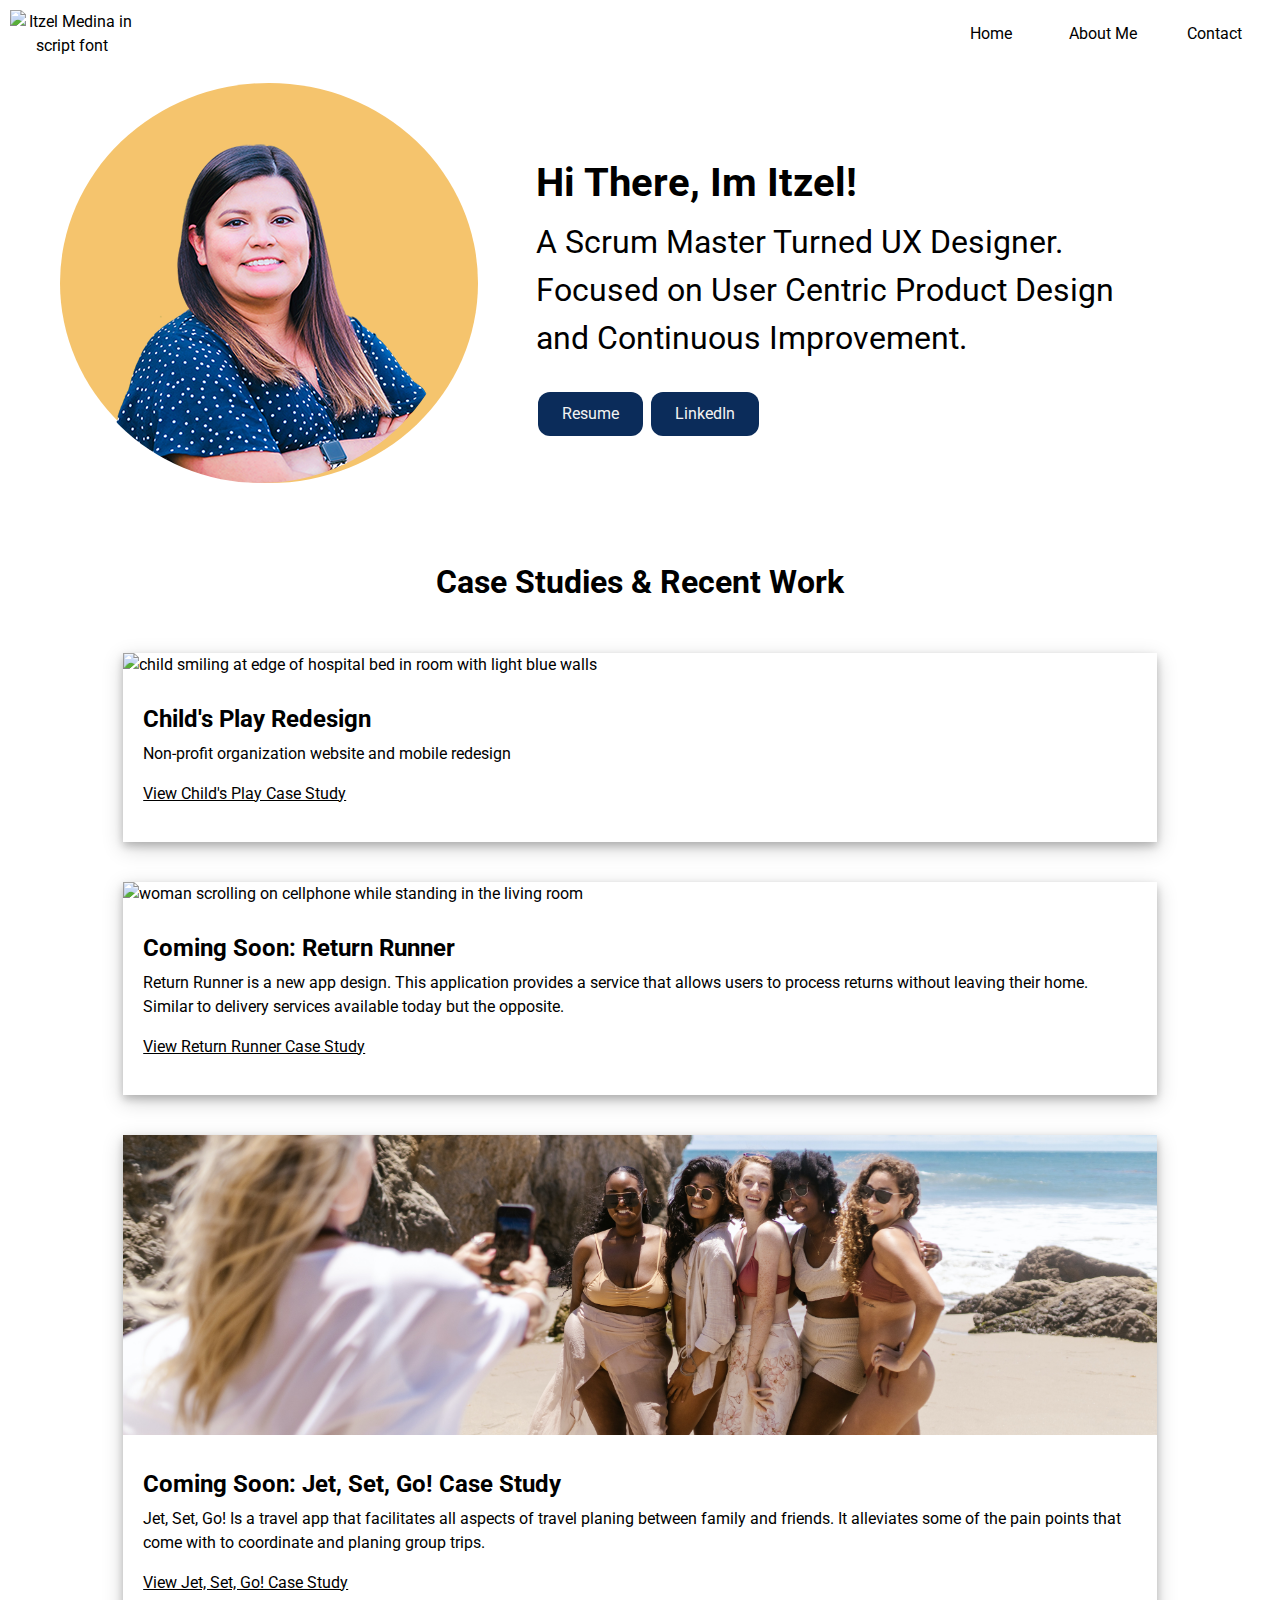
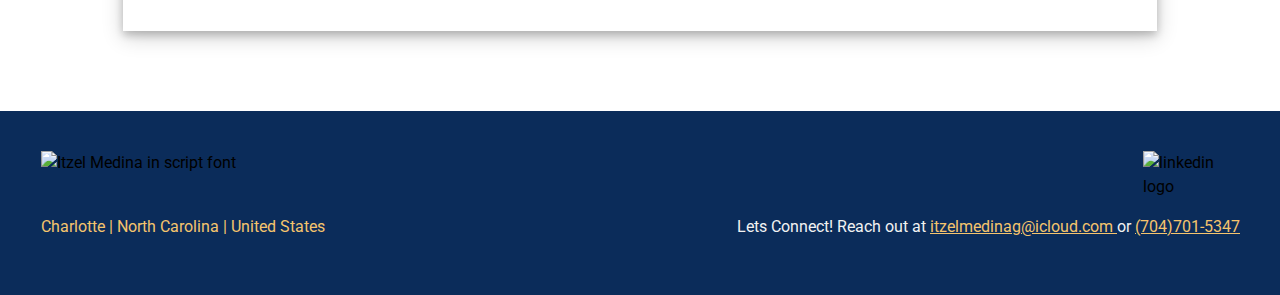
==== index.html @ ab4fb4b5 "Update index.html" ====
<!DOCTYPE html>

<html>
<!--header-->
<head>
<!-- Google tag (gtag.js) -->
<script async src="https://www.googletagmanager.com/gtag/js?id=G-838L2B8ZSG"></script>
<script>
  window.dataLayer = window.dataLayer || [];
  function gtag(){dataLayer.push(arguments);}
  gtag('js', new Date());

  gtag('config', 'G-838L2B8ZSG');
</script>

    <!--Link to Call in Google Font-->
    <link rel="preconnect" href="https://fonts.googleapis.com" />
    <link rel="preconnect" href="https://fonts.gstatic.com" crossorigin />
    <link href="https://fonts.googleapis.com/css2?family=Roboto:wght@400;700&display=swap" rel="stylesheet" />

    <!--Link to Call in CSS File-->
    <link rel="stylesheet" href="styles.css" />

    <!--Favicon-->
    <link rel="icon" type="image/x-icon" href="./Images/favicon.png" />

    <!--sitename-->
    <title>Itzel's Portfolio Site</title>
</head>

<!--Content-->

<body>

    <!--Navigation-->

    <!--NAV BAR-->
    <nav>
        <!--NAV LOGO-->
        <div class="logo">
            <a href="./index.html"><img alt="Itzel Medina in script font" height="50px"
                    src="https://user-images.githubusercontent.com/104879670/196060484-dfc80f66-1a9e-48ab-a90d-f77d780dc7dc.png"></a>
        </div>

        <!--NAV ITEMS-->
        <!--Nav Item HOME-->
        <div class="nav-link_container">
            <div class="nav-link">
                <a href="./index.html">Home</a>
            </div>

            <!--Nav Item ABOUT ME-->
            <div class="nav-link">
                <a href="./aboutme.html">About Me</a>
            </div>

            <!--Nav Item CONTACT -->
            <div class="nav-link">
                <a href="mailto:itzelmedinag@icloud.com">Contact</a>
            </div>
        </div>

    </nav>


    <!--HERO-->
    <section class="hero-container">

        <!--Image -->
        <div class="hero-container_img">
            <img alt="Itzel smiling casually with arms crossed" src="./Images/itzel-portfolio_img.png">
        </div>

        <!--TEXT INFO-->
        <div class="hero-container_copy">
            <h1 class="margin-bottom-five">Hi There, Im Itzel!</h1>
            <h2 class="hero-container_sub-copy margin-top-zero"> A Scrum Master Turned UX Designer. Focused on User
                Centric Product Design and Continuous Improvement.
            </h2>

            <!--BUTTONS-->

            <!--RESUME BUTTON-->
            <a class="button-primary" target="_blank" href="Images\Resume.2022.UX.Itzel.Medina.pdf">Resume</a>

            <!--Linkedin BUTTON-->
            <a class="button-primary" target="_blank" href="https://www.linkedin.com/in/itzelmedina"
                type="button">LinkedIn</a>
        </div>


    </section>

    <!--CASE STUDY CARDS-->
    <section>
        <h2 class="center">Case Studies &amp; Recent Work</h2>

        <!--CARD CONTAINER-->
        <div class="card-container">
            <!--CHILD'S PLAY-->
            <div class="card">
                <a href="childsplay.html">
                    <!--Image-->

                    <img class="card-image" alt="child smiling at edge of hospital bed in room with light blue walls"
                        src="./Images/CP-Hero2.jpeg">

                    <!--copy-->
                    <div class="card-copy">
                        <h3 class="margin-bottom-five">Child's Play Redesign </h3>
                        <p class="margin-top-zero"> Non-profit organization website and mobile redesign
                        </p>
                        <p class="link">View Child's Play Case Study</p>
                    </div>
                </a>
            </div>



            <!--RETURN RUNNER-->
            <div class="card">
                <a href="./comingsoon.html">
                    <!--Image-->

                    <img class="card-image" alt="woman scrolling on cellphone while standing in the living room "
                        src="./Images/RR-Hero2.jpeg">

                    <!--copy-->
                    <div class="card-copy">
                        <h3 class="margin-bottom-five">Coming Soon: Return Runner</h3>
                        <p class="margin-top-zero">Return Runner is a new app design. This application provides a
                            service that allows users to process
                            returns without leaving their home. Similar to delivery services available today but
                            the opposite.
                        </p>
                        <p class="link">View Return Runner Case Study</p>
                    </div>
                </a>
            </div>
            <!--JET SET-->
            <div class="card">
                <a href="comingsoon.html">
                    <!--Image-->

                    <img class="card-image" alt="a group of friends taking picture with beautiful rocky beach scene"
                        src="./Images/TA-Hero.jpg">

                    <!--copy-->
                    <div class="card-copy">
                        <h3 class="margin-bottom-five">Coming Soon: Jet, Set, Go! Case Study</h3>
                        <p class="margin-top-zero">Jet, Set, Go! Is a travel app that facilitates all aspects of travel planing between family and friends. It alleviates some of the pain points that come with to coordinate and planing group trips. 
                        </p>
                        <p class="link">View Jet, Set, Go! Case Study</p>
                    </div>
                </a>
            </div>


        </div>

    </section>

    <!--FOOTER-->
    <footer>

        <!--LOGO AND LINKEDIN-->
        <div class="footer-logos">
            <div class="footer-logo">
                <a href="./index.html"><img alt="Itzel Medina in script font" height="50px"
                        src="https://user-images.githubusercontent.com/104879670/196585579-3b8384c8-7337-4c12-9aa9-75b5c9c4007d.png">
            </div>

            <div class="linkedin-logo">

                <a href="https://www.linkedin.com/in/itzelmedina" Target="_blank"><img alt="linkedin logo" height="50px"
                        src="https://user-images.githubusercontent.com/104879670/196305895-1f41ae12-ae77-4116-bcb1-8f89e48fd756.png">
                </a>
            </div>

        </div>

        <!--FOOTER COPY-->
        <div class="footer-copy">
            <div class="location-copy">
                <p>
                    <font color="#f5c46d"> Charlotte | North Carolina | United States</font>
                </p>
            </div>
            <div class="connect-copy">
                <p>
                    <font color="#f2f2f2">Lets Connect! Reach out at </font>

                    <a class="footer-link" href="mailto:itzelmedinag@icloud.com" Target="blank">itzelmedinag@icloud.com
                    </a>
                    <font color="#f2f2f2">or</font>

                    <a class="footer-link" href="tel:704-701-5347" Target="blank">(704)701-5347</a>
                </p>
            </div>
        </div>
    </footer>
</body>

</html>
---- styles.css ----
/* DEFINE GLOBAL CSS*/
body {
    font-family: 'Roboto', sans-serif;
    font-weight: 700;
    color: #000000;
    line-height: 1.5;
    margin: 0;
}

/* DEFINE DEFAULT GLOBAL FONT SIZES*/
h1 {
    font-size: 40px;
}

h2 {
    font-size: 32px;
}

h3 {
    font-size: 24px;
}

h4 {
    font-size: 18px;
}

h5 {
    font-size: 16px;
}

p {
    font-size: 16px;
    font-weight: 400;
}
.p-text{
    font-size: 16px;
    font-weight: 400;
}

a {
    font-size: 16px;
    font-weight: 400;
    color: #000000;
    text-decoration: none;
}

a:hover {
    text-decoration: underline;

}

/* GLOBAL HELPER STYLES*/

.center {
    text-align: center;
}

.margin-bottom-five {
    margin-bottom: 5px;
}

.link {
    text-decoration: underline;
    color: #000000;
}
.footer-link {
    text-decoration: underline;
    color: #f5c46d;
}

.link:hover {
    text-decoration: none;
}

.margin-top-zero {
    margin-top: 0;
}
.margin-bottom-zero {
    margin-bottom: 0;
}
.margin-left-ten {
    margin-left: 50px;
}
.margin-left-twenty {
    margin-left: 20px;
}

/* NEEEEEED TO ADDDDD */
.hero-container_sub-copy {
    font-weight: 400;
}

/*DEFINE NAVIGATION STYLE*/
.flex{
    display:flex;
    justify-content: center;
}
.flex1{
    display:flex;
    justify-content: space-between;
    align-content: left;
}
nav {
    background-color: #ffffff;
    display: flex;
    justify-content: flex-end;
    align-items: center;
    text-align: center;
    padding: 10px;
    position: sticky;
}
.logo{
    width: 10%;
}

.nav-link_container {
    display:flex;
    justify-content: right;
    margin-left: 20px;
    width: 90%;
}
.nav-link {
    min-width: 10%;
}

/* DEFINE HERO STYLES*/

.hero-container {
    background-color: #FFFFFF;
    display: flex;
    align-items: center;
 margin-bottom: 60px;
  margin-left: 60px;
  margin-right: 60px;
}
.hero-container-aboutme {
    background-color: #FFFFFF;
    display: flex;
    align-items: center;
 margin-bottom: 60px;
  margin-left: 60px;
  margin-right: 60px;
}

.hero-container_img {
  width: 40%;
  /*height:40px;*/
  border: none;
  background-color: #f5c46d;
  background-size: cover;
  border-radius: 50%;
}
  .hero-container_img img {
    max-width: 100%;
   border-radius: 50%;
   margin-bottom: -7px;
   border-radius: 50%;
}

.hero-container_imgaboutme {
    margin-left: 5%;
    margin-top: 5%;
}
.hero-container_imgaboutme img {
    max-width: 80%;
   border-radius: 50%;
}
.hero-container_copyaboutme {
    width: 50%; 
    margin-right: 5%;
    margin-top: 5%;

}
.hero-container_copy {
    width: 60%; 
    padding: 5%;
}
/* hero landing */
.hero-cs-container {
    background-color: #FFFFFF;
    width: 100%;
    display: flex;
    align-items: center;
 margin-bottom: 60px;
  margin-left: 60px;
  margin-right: 60px;
}


.hero-cs-container_img {
  width: 100%;

  border: none;
  background-size: cover;
}

.hero-cs-container_img img {
    max-width: 100%;
}

.hero-cs-container_copy {
text-align: center;
}
/*dot transition*/

.dot-trail {
    display: flex;
    align-items: center;
    justify-content: center;
    flex-direction: column;
  }
  
  .dot {
    width: 3px;
    height: 3px;
    margin:0px 0px 20px 0px;
    background: #0B2C5A;
    border-radius: 50%;
    opacity: 40%;
  }
  


/* DEFINE BUTTON STYLE */
.button-primary {
    border: none;
    background-color: #0B2C5A;
    color: #f2f2f2;
    padding: 10px 24px;
    text-align: center;
    text-decoration: none;
    display: inline-block;
    font-size: 16px;
    margin: 4px 2px;
    cursor: pointer;
    border-radius: 12px;
}

/* DEFINE CARD STYLES */
.card-container {
    display: flex;
    flex-flow: column wrap;
    justify-content: center;
    align-items: center;
    margin: auto auto 60px auto;
max-width: 85%;
    /* max width helps the card sit closer and cleaner togehter */

}

.card {
height: auto;
margin: 20px;
width: 95%;
  background-color: white;
 box-shadow: 0 4px 8px 0 rgba(0, 0, 0, 0.2), 0 6px 20px 0 rgba(0, 0, 0, 0.19);
}
.card-image {
    width: 100%;
    height: 300px;
    object-fit: cover;

}

.card a:hover {
    text-decoration: none;
}

.card-copy {
    padding: 0 20px 20px 20px;
}
.card-copy-casestudies {
    padding: 0 0px 0px 0px;
}

/* FOOTER STYLE */
footer {
    background-color: #0B2C5A;
    padding: 40px;
}

.footerbg {
    background-color: #0B2C5A;
    padding: 40px;
    bottom: 0;
position: absolute;
width: 95%;
}


.footer-logos{
    display: flex;
    justify-content: space-between;
}

.footer-logo{
    margin-left: 1px;
    width: 100%;
}
.linkedin-logo{
    margin-left: 1px;
}

.footer-copy{
    display: flex;
    justify-content: space-between;
}

.location-copy{
    margin-left: 1px;
    width: 100%;  
}

.connect-copy{
    margin-left: 1px;
    white-space: nowrap;
}


/* DEFINE Artifacts STYLES */
.card-a-container {
    background-color: #FFFFFF;
    align-items: center;
    margin-bottom: 60px;
    margin-left: 60px;
    margin-right: 60px;
}

.card-a {
display: flex;
align-items: center;
margin-bottom: 25px; /*change to 60 if not dots*/
margin-left: 60px;
margin-right: 60px;
  background-color: white;
  box-shadow: 0 4px 8px 0 rgba(0, 0, 0, 0.2), 0 6px 20px 0 rgba(0, 0, 0, 0.19);
  

}
.alignimg{
    width: 100%;
}
.card-a-overview {
    display: flex;
    justify-content: center;
    margin-bottom: 25px; /*change to 60 if not dots*/
    margin-left: 60px;
    margin-right: 60px;
      background-color: white;
      box-shadow: 0 4px 8px 0 rgba(0, 0, 0, 0.2), 0 6px 20px 0 rgba(0, 0, 0, 0.19);
    }

    .card-a-overview-left {
        width: 60%;
        /*padding: 5%;
        margin-left: 10px;*/
        padding: 5% 2.5% 5% 5%;

      }
      .card-a-overview-right {
        width: 40%;
       /* padding: 5%;
        margin-right: 10px;*/
        padding: 5% 5% 5% 2.5%;
      }
      .card-a-overview-noshadow {
        display: flex;
        justify-content: center;
        margin-bottom: 60px;
        margin-left: 60px;
        margin-right: 60px;
          background-color: white;
        }
      
.card-a-imagealt {
    width:40%;
    height: auto;
    margin: auto;
    padding: 5%;
   /* border: none;
    background-size: cover;*/
}
.card-a-image {
    width:50%;
    height: auto;
    margin: auto;
   /* border: none;
    background-size: cover;*/
}
.card-image-center {
   max-width:100%;
}
.card-image-center1 {
    display: flex;
    justify-content: center;
    max-width:100%;
 }
.card-a-img img {
    max-width: 80%;
}

.card a:hover {
    text-decoration: none;
}

.card-a-copy {
    width: 48%; 
    padding: 5%;
   /* margin-left: 10px;
    padding: 0 20px 20px 20px;*/
}
.card-a-copy {
    width: 48%; 
    padding: 5%;
   /* margin-left: 10px;
    padding: 0 20px 20px 20px;*/
}
.card-no-image {
   width: 100%;
    padding: 5%;
}
.before-after-image{
    display: flex;
    justify-content: center;
    text-align: center;
    padding: 5%;
   width: 100%;
}

.before-after-image-notopbottommargin{
    display: flex;
    justify-content: center;
    text-align: center;
    padding: 2.5% 5% 2.5% 5%;
   width: 100%;
}

.sidebyside-image{
    display: flex;
    justify-content: left;
    text-align: left;
    max-width: 80%;
}
.sidebyside-imageleftmargin{
    display: flex;
    justify-content: left;
    text-align: left;
    margin-left: 5%;
    max-width: 80%;
}
.sidebyside-imagerightmargin{
    display: flex;
    justify-content: left;
    text-align: left;
    margin-right: 5%;
    max-width: 80%;
}
.Before-After_Text{
    display: flex;
    flex-direction: column;
    align-content: center;
}
.Lofiwireframes{
    display: flex;
    flex-direction: column;
}
/* MEDIA QUERIES (Tell code how to resize */
@media screen and (max-width: 768px) {
    nav {
        margin-right: 0;
    }

    h1 {
        font-size: 24px;
    }

    h2 {
        font-size: 24px;
    }

    .hero-container {
        display: flex;
        flex-direction: column;
    }

    .hero-container_img {
        min-width: 100%;
    }

    .hero-container_copy {
        min-width: 100%;
        margin: 20px;
        padding: 0;
        text-align: center;
    }

    .card {
        width: 100%;
    }

    .card img {
        width: 100%;
    }
    .footer{
        display: flex;
    }
    .footer-copy{
        flex-direction: column;

    }
    
   
    .card-a{
        max-width: 80%;
        flex-direction: column;
    }
    
    .card-no-image{
        display: flex;
        max-width: 100%;
        flex-direction: column;
        flex-wrap: wrap;
    }

    .alignimg{
        max-width: 100%;
    }
   
    .card-a-container{
        max-width: 85%;
        flex-direction: column;
    }
    .card-a-image{
        max-width: 80%;
        flex-direction: column;
    }
}

@media screen and (max-width: 1024px) {

    p {
        font-size: 14;
    }

    .nav-link{
        width: 20%;
    }

    .hero-container_img {
        width: 50%; 
    }

    .hero-container_copy{
width: 50%;
    }

    .card{
        width: 80%;
        max-width: 1293px;
    }

    .card img{
        width: 100%;
    }
    .footer-copy{
        flex-direction: column;

    }
     
   
    .card-a{
        max-width: 80%;
        flex-direction: column;
    }
    
    .card-no-image{
        display: flex;
        max-width: 80%;
        flex-direction: column;
        flex-wrap: wrap;
    }

    .alignimg{
        max-width: 100%;
    }
.card-a-container{
    max-width: 85%;
    flex-direction: column;
}
.card-a-image{
    max-width: 80%;
    flex-direction: column;
}
.card-no-image{
    max-width: 80%;
    flex-direction: column;
}
}
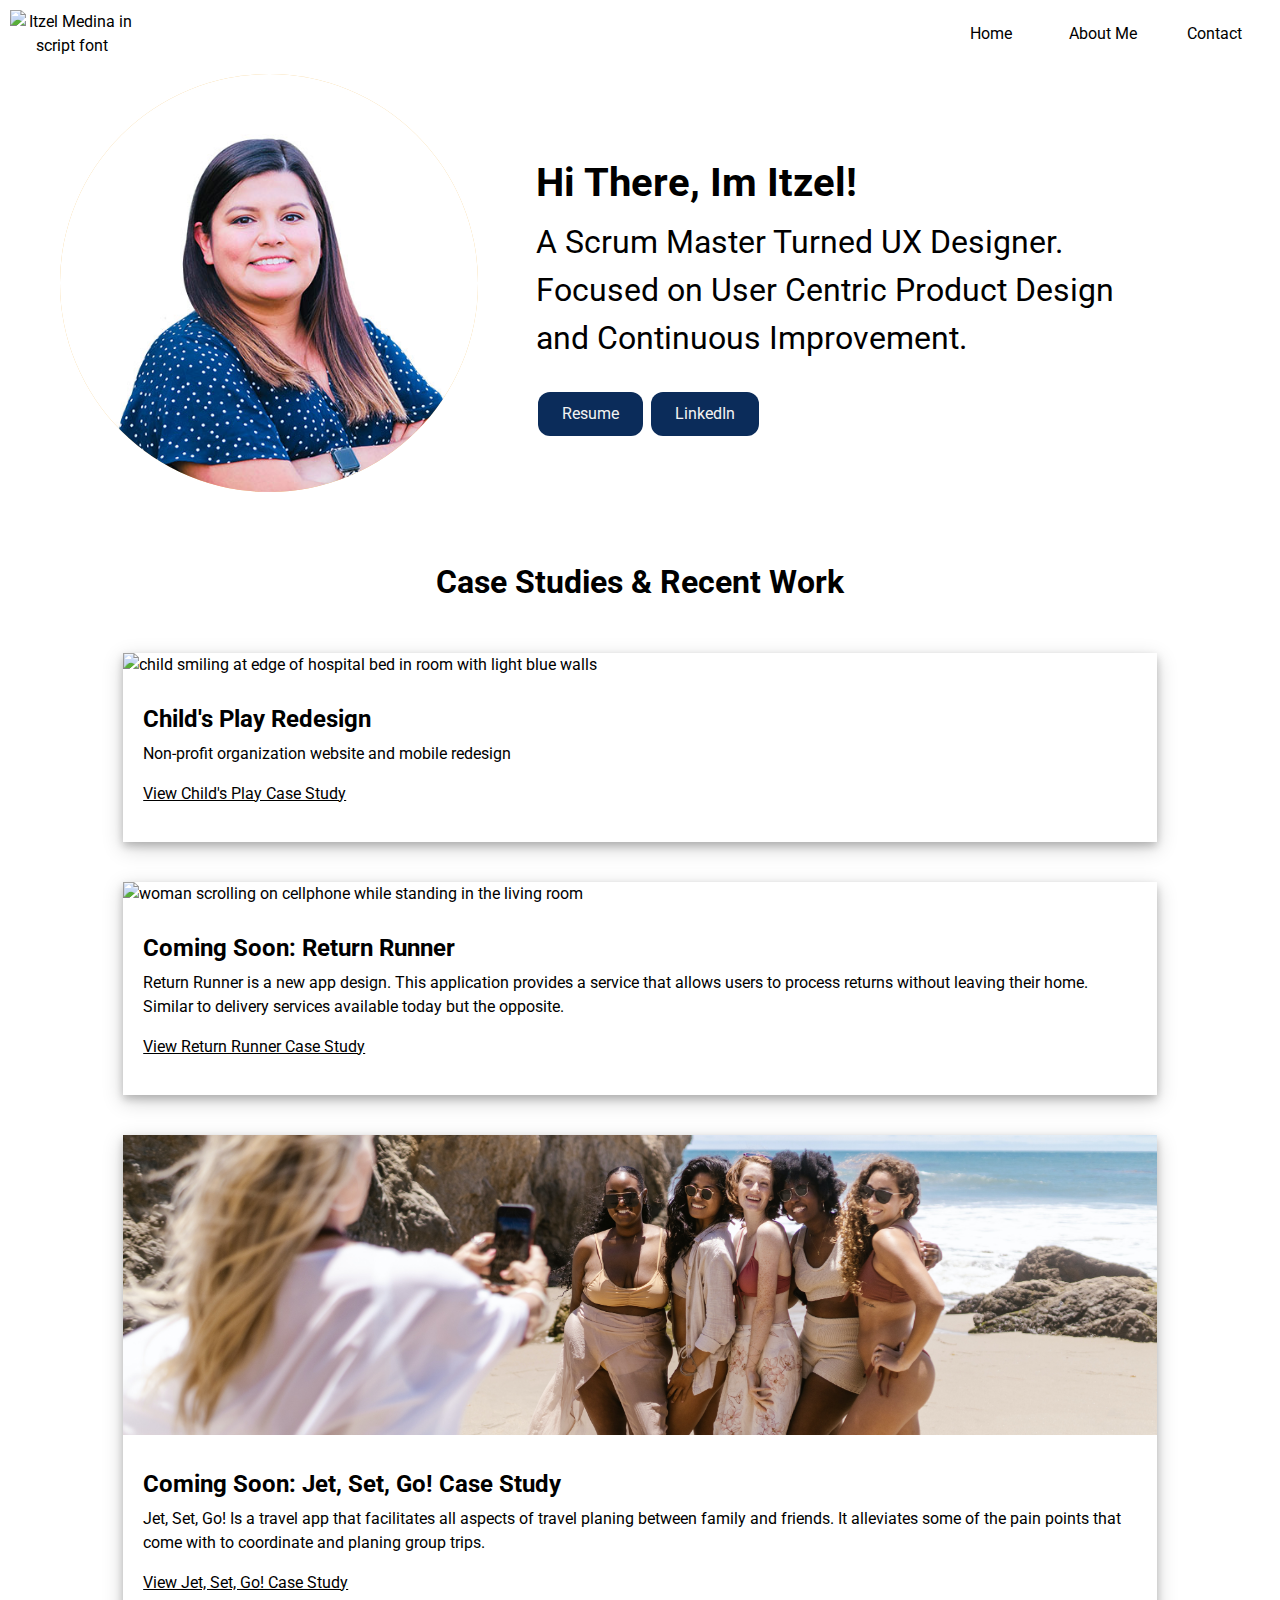
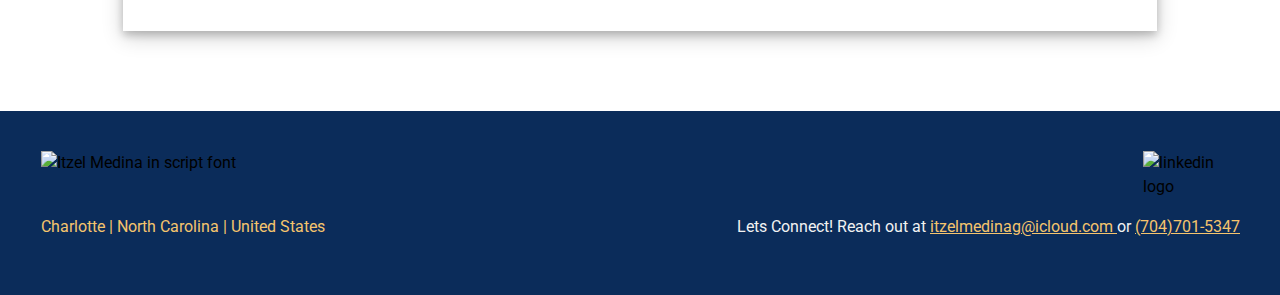
==== commit 24bf1831: "Update index.html" ====
--- a/index.html
+++ b/index.html
@@ -68,7 +68,7 @@
 
         <!--Image -->
         <div class="hero-container_img">
-            <img alt="Itzel smiling casually with arms crossed" src="./Images/itzel-portfolio_img.png">
+            <img alt="Itzel smiling casually with arms crossed" src="./Images/itzel-portfolio_img.jpeg">
         </div>
 
         <!--TEXT INFO-->
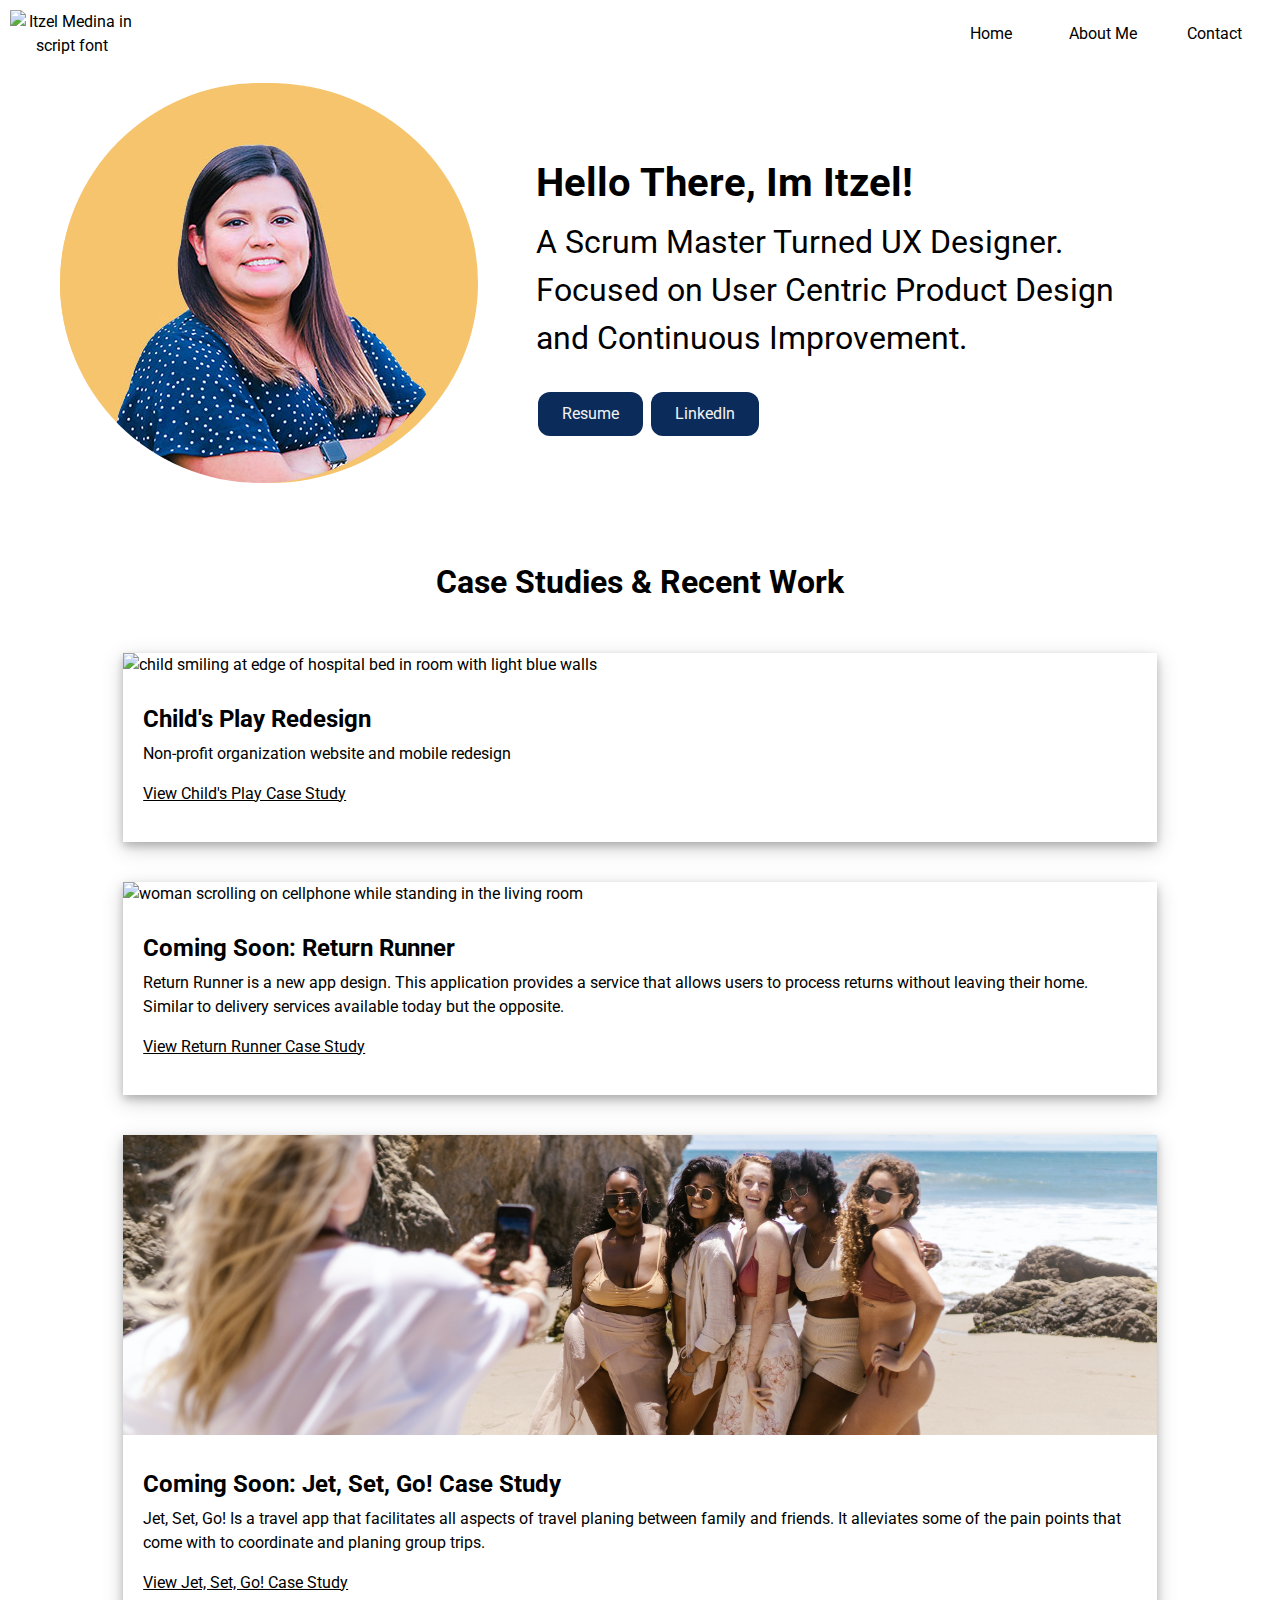
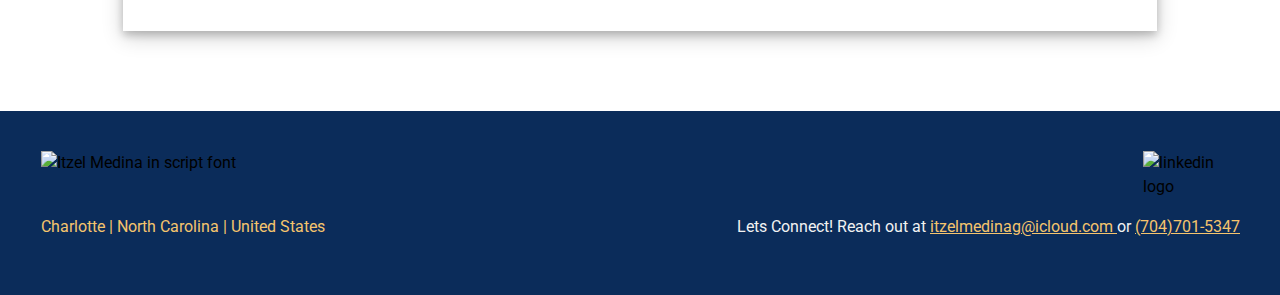
==== commit 3b1d44d0: "Trying to fix" ====
--- a/index.html
+++ b/index.html
@@ -73,7 +73,7 @@
 
         <!--TEXT INFO-->
         <div class="hero-container_copy">
-            <h1 class="margin-bottom-five">Hi There, Im Itzel!</h1>
+            <h1 class="margin-bottom-five">Hello There, Im Itzel!</h1>
             <h2 class="hero-container_sub-copy margin-top-zero"> A Scrum Master Turned UX Designer. Focused on User
                 Centric Product Design and Continuous Improvement.
             </h2>
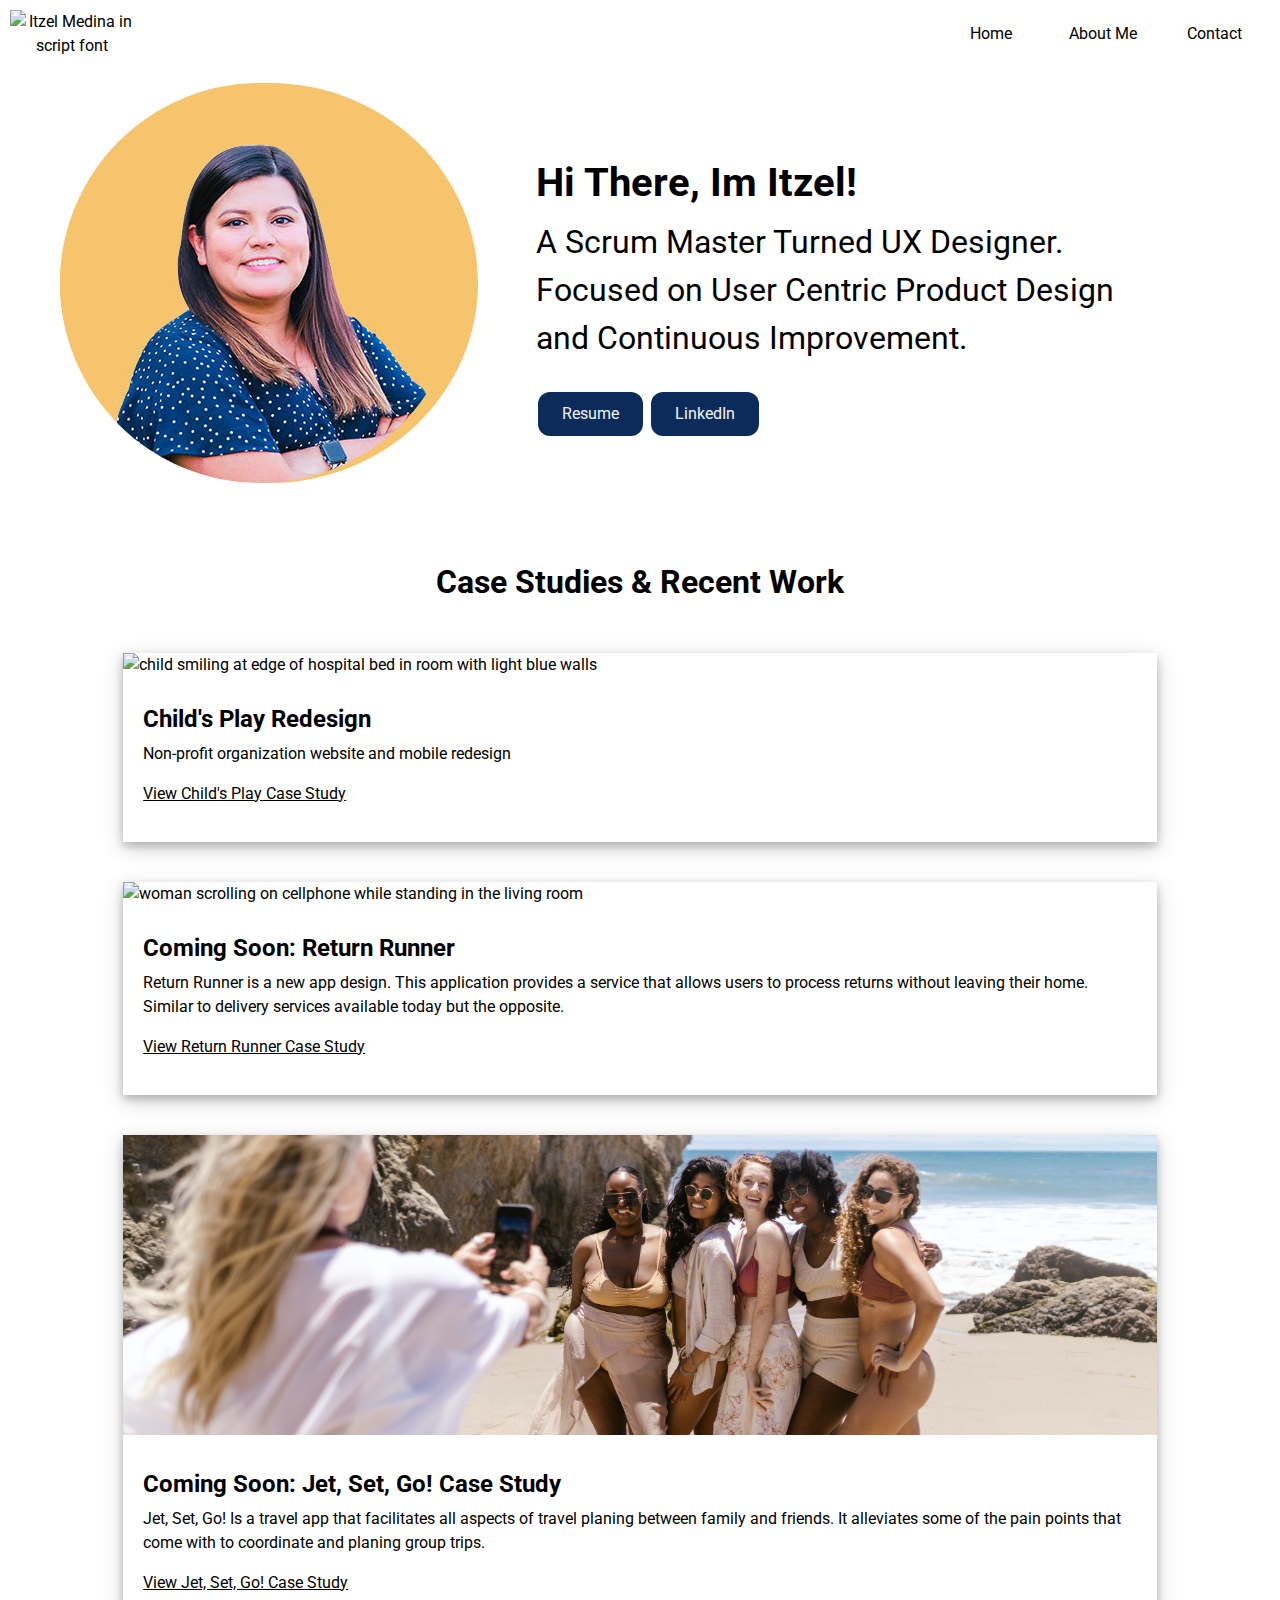
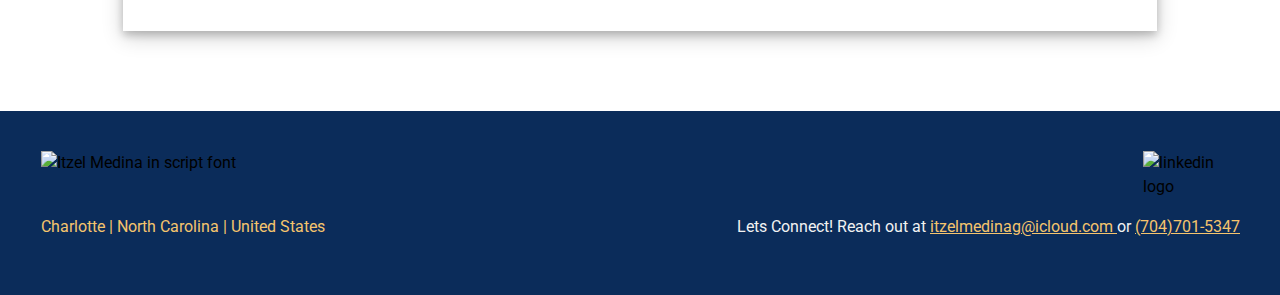
==== commit 188e7a36: "Update index.html" ====
--- a/index.html
+++ b/index.html
@@ -73,7 +73,7 @@
 
         <!--TEXT INFO-->
         <div class="hero-container_copy">
-            <h1 class="margin-bottom-five">Hello There, Im Itzel!</h1>
+            <h1 class="margin-bottom-five">Hi There, Im Itzel!</h1>
             <h2 class="hero-container_sub-copy margin-top-zero"> A Scrum Master Turned UX Designer. Focused on User
                 Centric Product Design and Continuous Improvement.
             </h2>
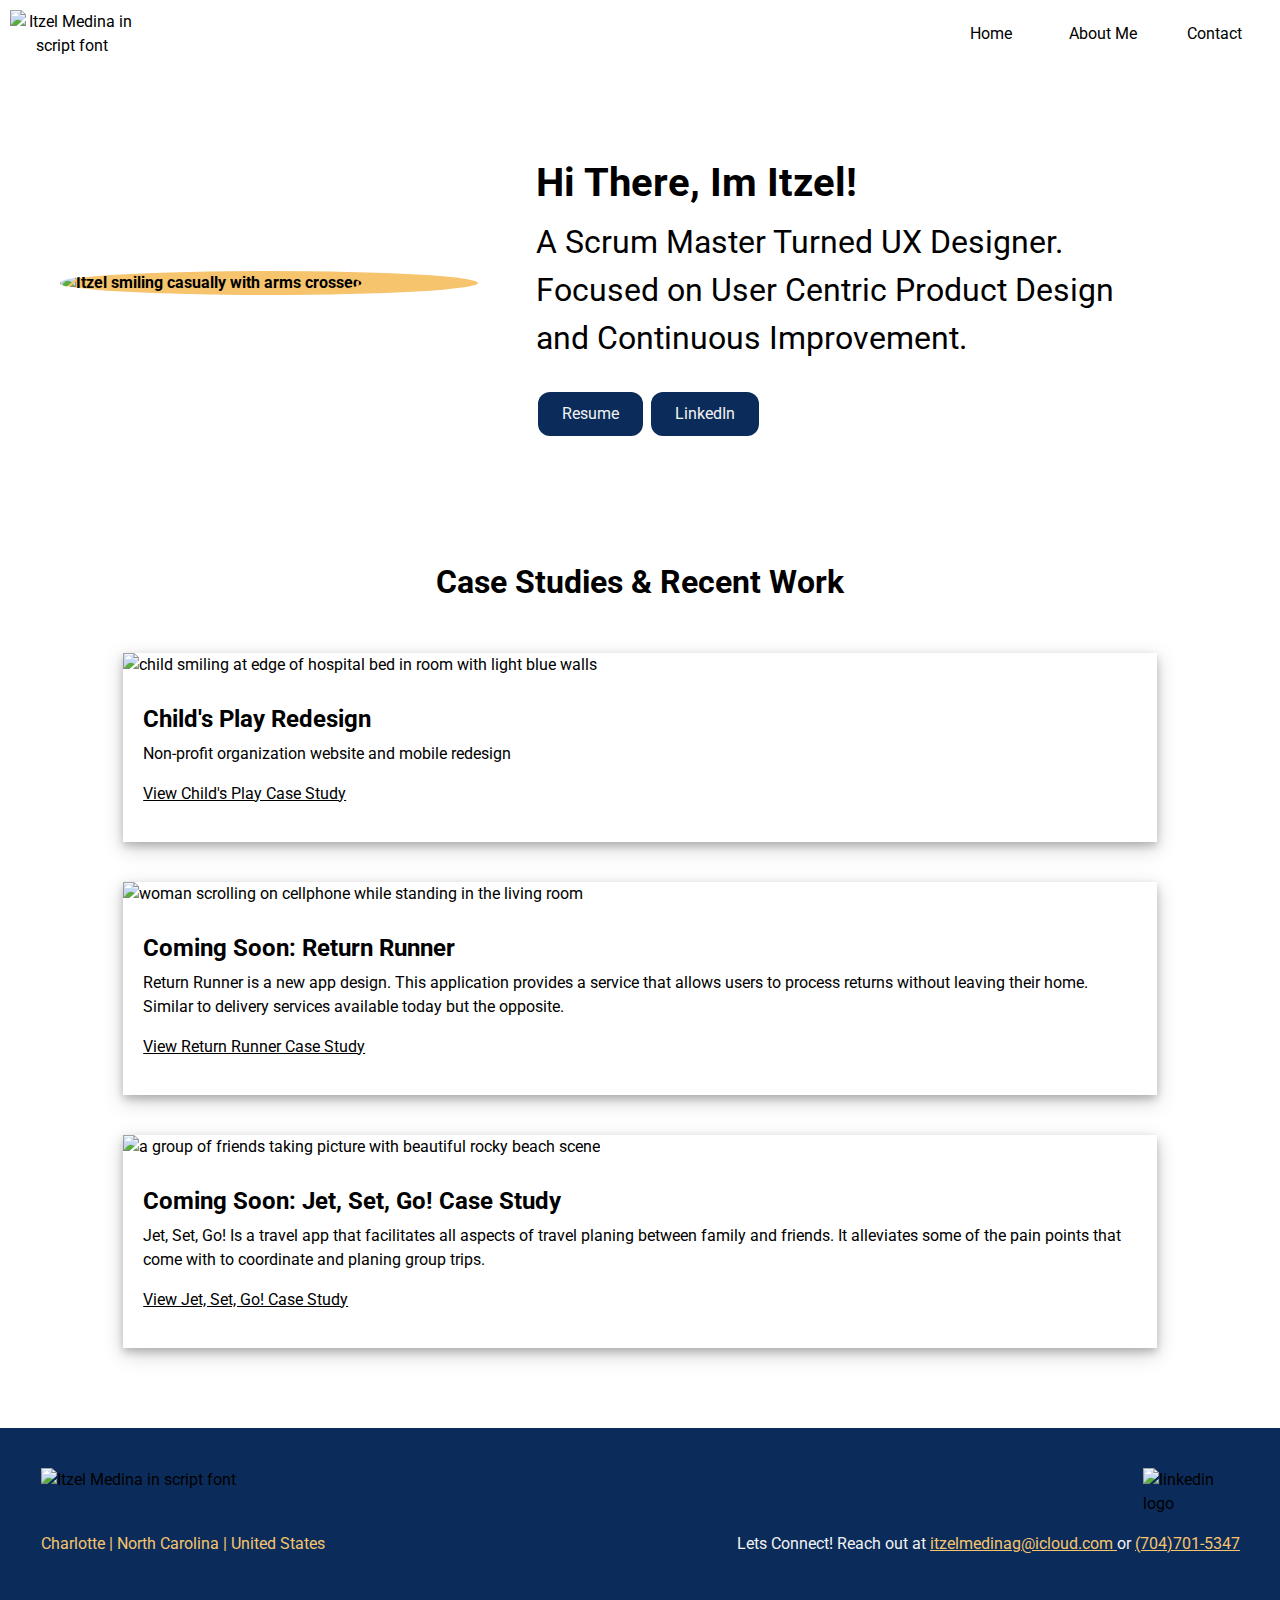
==== commit 0d956e1d: "Updated Images lowercase" ====
--- a/index.html
+++ b/index.html
@@ -22,10 +22,10 @@
     <link rel="stylesheet" href="styles.css" />
 
     <!--Favicon-->
-    <link rel="icon" type="image/x-icon" href="./Images/favicon.png" />
+    <link rel="icon" type="image/x-icon" href="./images/favicon.png" />
 
     <!--sitename-->
-    <title>Itzel's Portfolio Site</title>
+    <title>Itzel - Portfolio Site</title>
 </head>
 
 <!--Content-->
@@ -68,7 +68,7 @@
 
         <!--Image -->
         <div class="hero-container_img">
-            <img alt="Itzel smiling casually with arms crossed" src="./Images/itzel-portfolio_img.jpeg">
+            <img alt="Itzel smiling casually with arms crossed" src="./images/itzel-portfolio_img.jpeg">
         </div>
 
         <!--TEXT INFO-->
@@ -81,7 +81,7 @@
             <!--BUTTONS-->
 
             <!--RESUME BUTTON-->
-            <a class="button-primary" target="_blank" href="Images\Resume.2022.UX.Itzel.Medina.pdf">Resume</a>
+            <a class="button-primary" target="_blank" href="images\Resume.2022.UX.Itzel.Medina.pdf">Resume</a>
 
             <!--Linkedin BUTTON-->
             <a class="button-primary" target="_blank" href="https://www.linkedin.com/in/itzelmedina"
@@ -103,7 +103,7 @@
                     <!--Image-->
 
                     <img class="card-image" alt="child smiling at edge of hospital bed in room with light blue walls"
-                        src="./Images/CP-Hero2.jpeg">
+                        src="./images/CP-Hero2.jpeg">
 
                     <!--copy-->
                     <div class="card-copy">
@@ -123,7 +123,7 @@
                     <!--Image-->
 
                     <img class="card-image" alt="woman scrolling on cellphone while standing in the living room "
-                        src="./Images/RR-Hero2.jpeg">
+                        src="./images/RR-Hero2.jpeg">
 
                     <!--copy-->
                     <div class="card-copy">
@@ -143,7 +143,7 @@
                     <!--Image-->
 
                     <img class="card-image" alt="a group of friends taking picture with beautiful rocky beach scene"
-                        src="./Images/TA-Hero.jpg">
+                        src="./images/TA-Hero.jpg">
 
                     <!--copy-->
                     <div class="card-copy">
--- a/styles.css
+++ b/styles.css
@@ -85,7 +85,7 @@
     margin-left: 20px;
 }
 
-/* NEEEEEED TO ADDDDD */
+/* NEED TO ADD */
 .hero-container_sub-copy {
     font-weight: 400;
 }
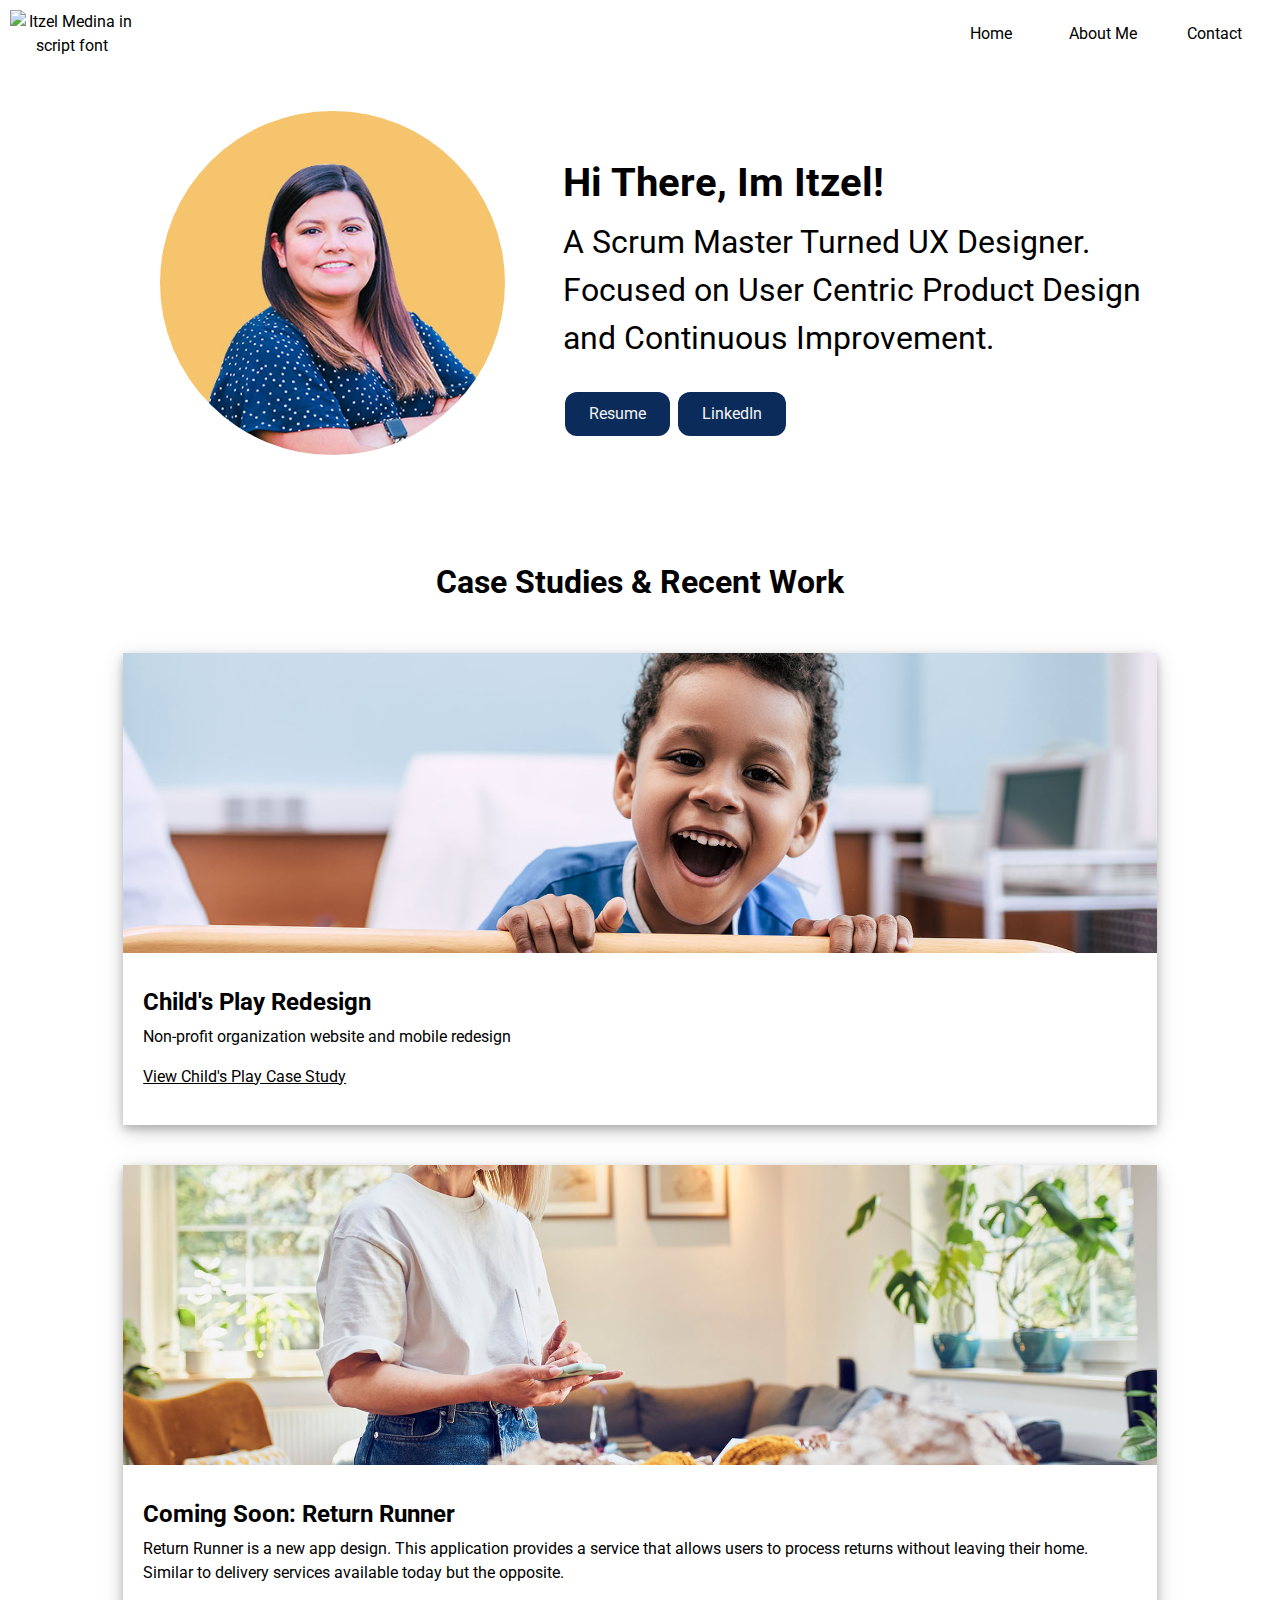
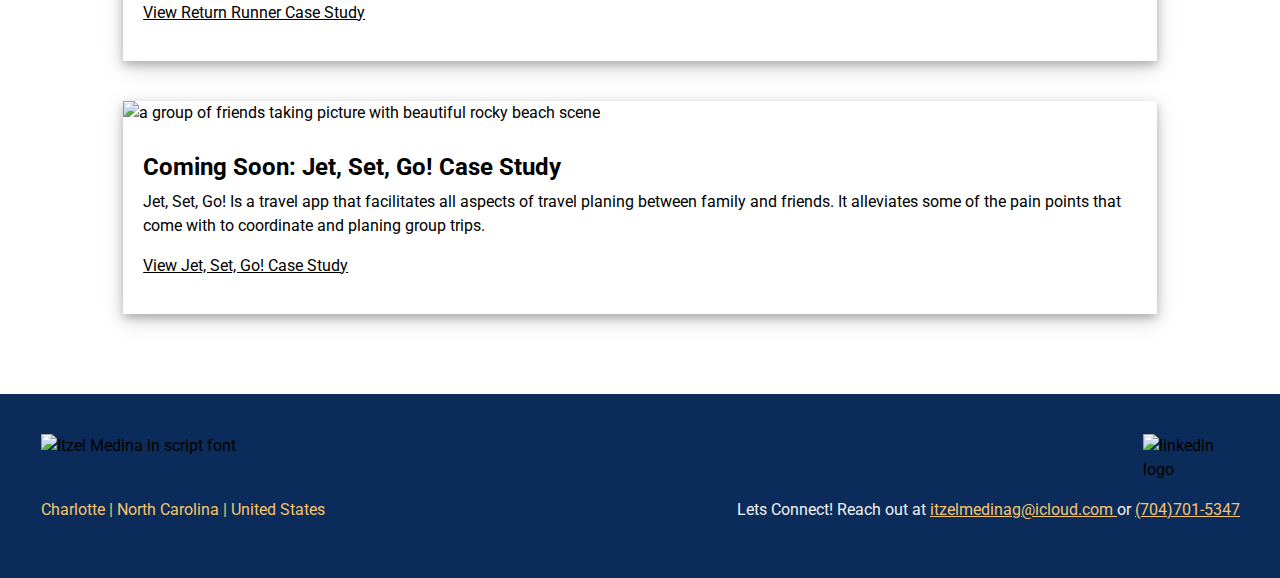
==== commit edfef9bd: "Image" ====
--- a/index.html
+++ b/index.html
@@ -143,7 +143,7 @@
                     <!--Image-->
 
                     <img class="card-image" alt="a group of friends taking picture with beautiful rocky beach scene"
-                        src="./images/TA-Hero.jpg">
+                        src="./images/ta-hero.jpg">
 
                     <!--copy-->
                     <div class="card-copy">
--- a/styles.css
+++ b/styles.css
@@ -143,10 +143,11 @@
 }
 
 .hero-container_img {
-  width: 40%;
-  /*height:40px;*/
+  /*width: 40%;
+  height:40px;*/
   border: none;
-  background-color: #f5c46d;
+  margin-left: 100px;
+  background-color: #ffffff;
   background-size: cover;
   border-radius: 50%;
 }
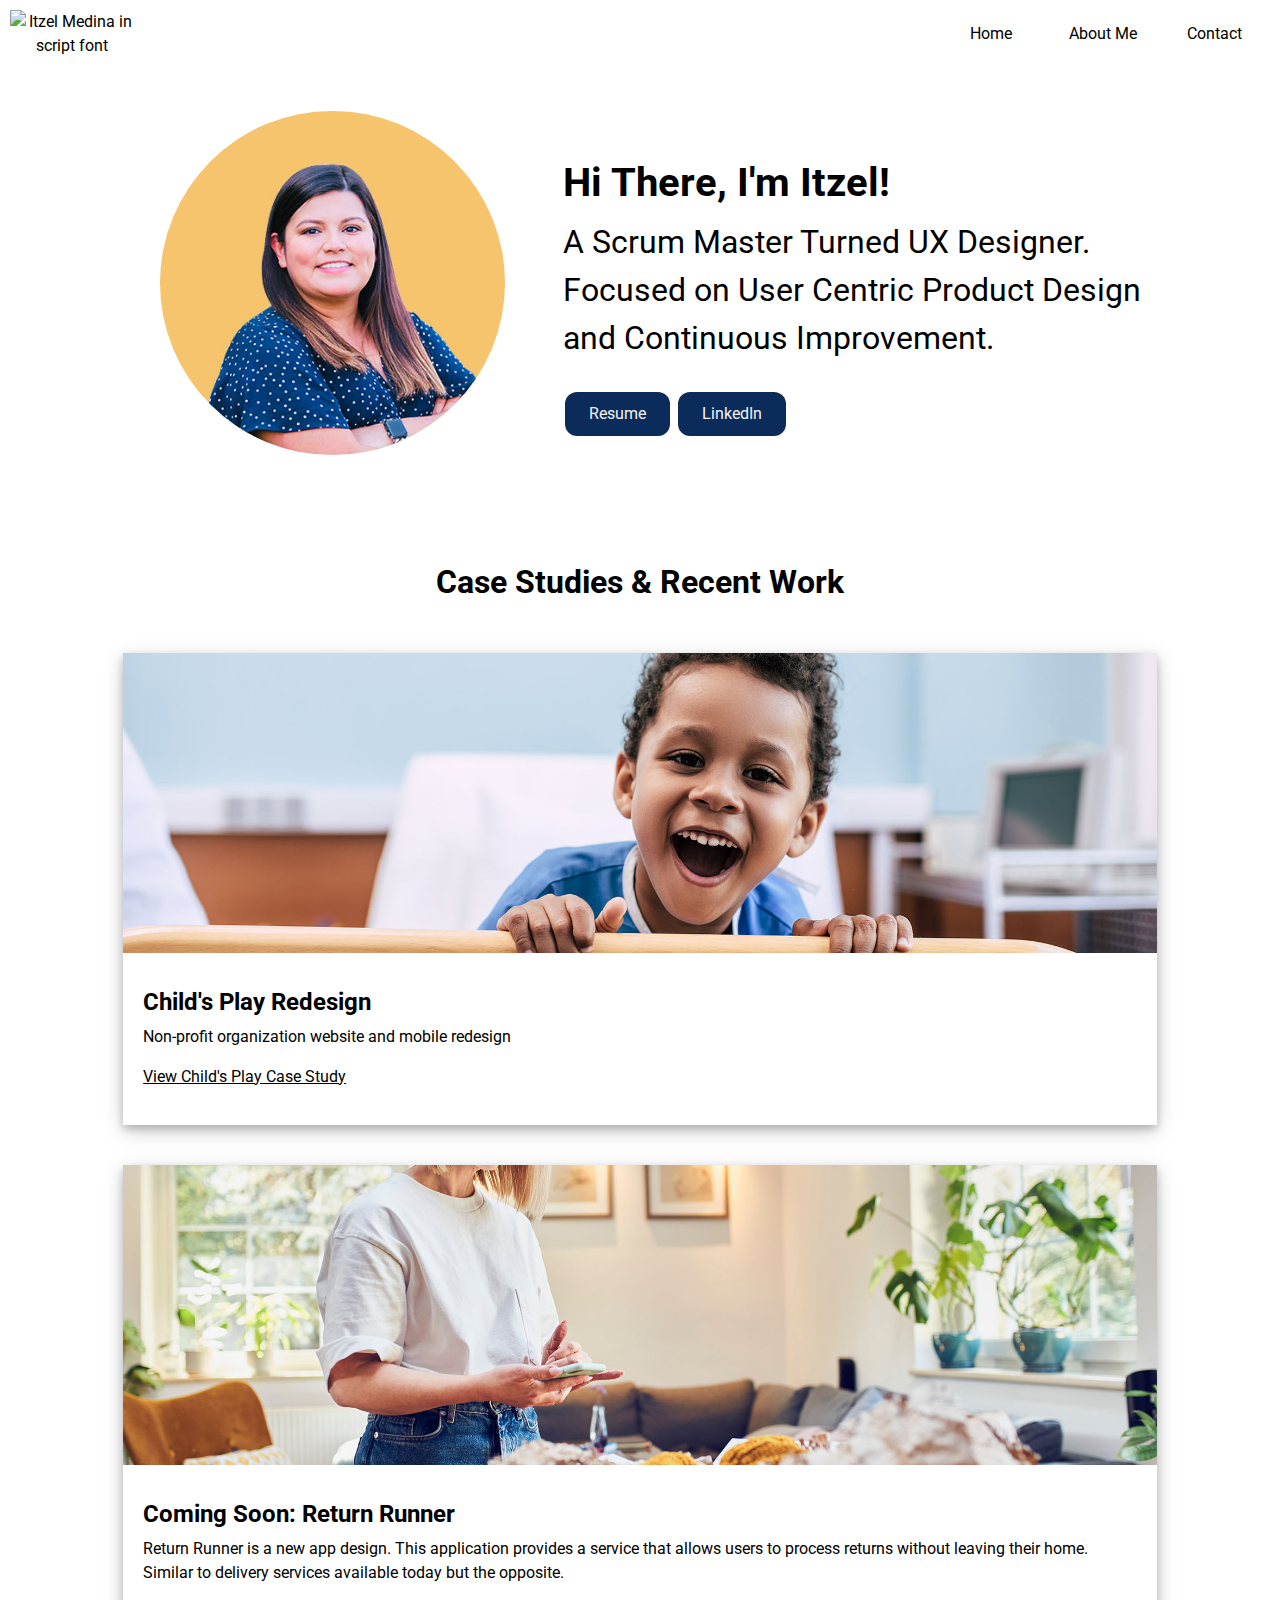
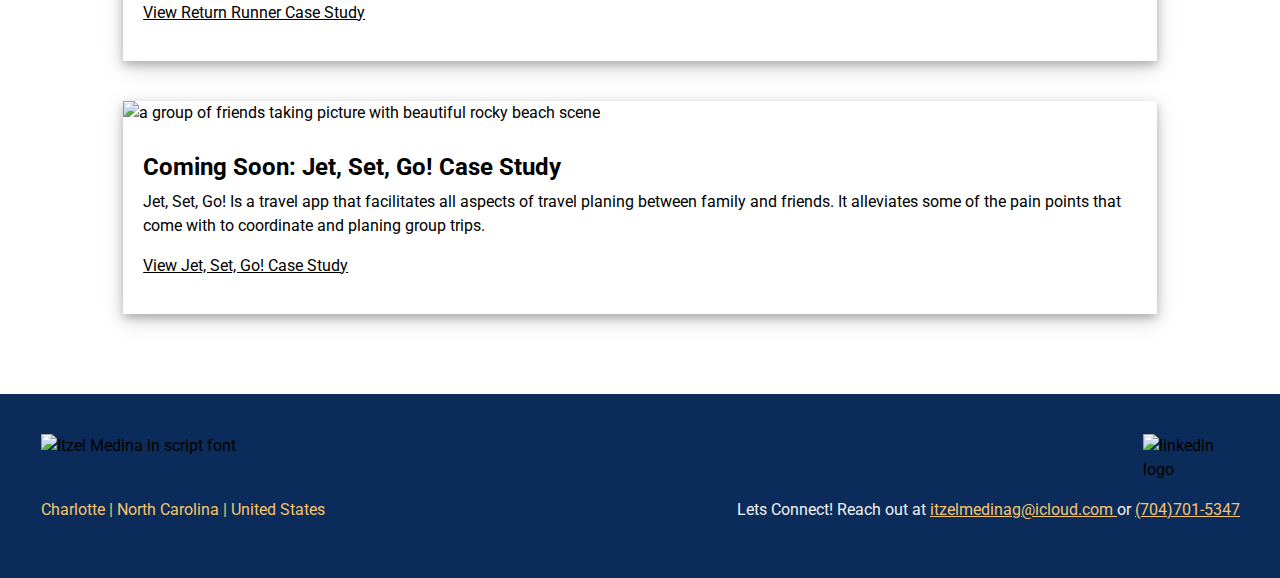
==== commit 9b103b7a: "Update index.html" ====
--- a/index.html
+++ b/index.html
@@ -73,7 +73,7 @@
 
         <!--TEXT INFO-->
         <div class="hero-container_copy">
-            <h1 class="margin-bottom-five">Hi There, Im Itzel!</h1>
+            <h1 class="margin-bottom-five">Hi There, I'm Itzel!</h1>
             <h2 class="hero-container_sub-copy margin-top-zero"> A Scrum Master Turned UX Designer. Focused on User
                 Centric Product Design and Continuous Improvement.
             </h2>
